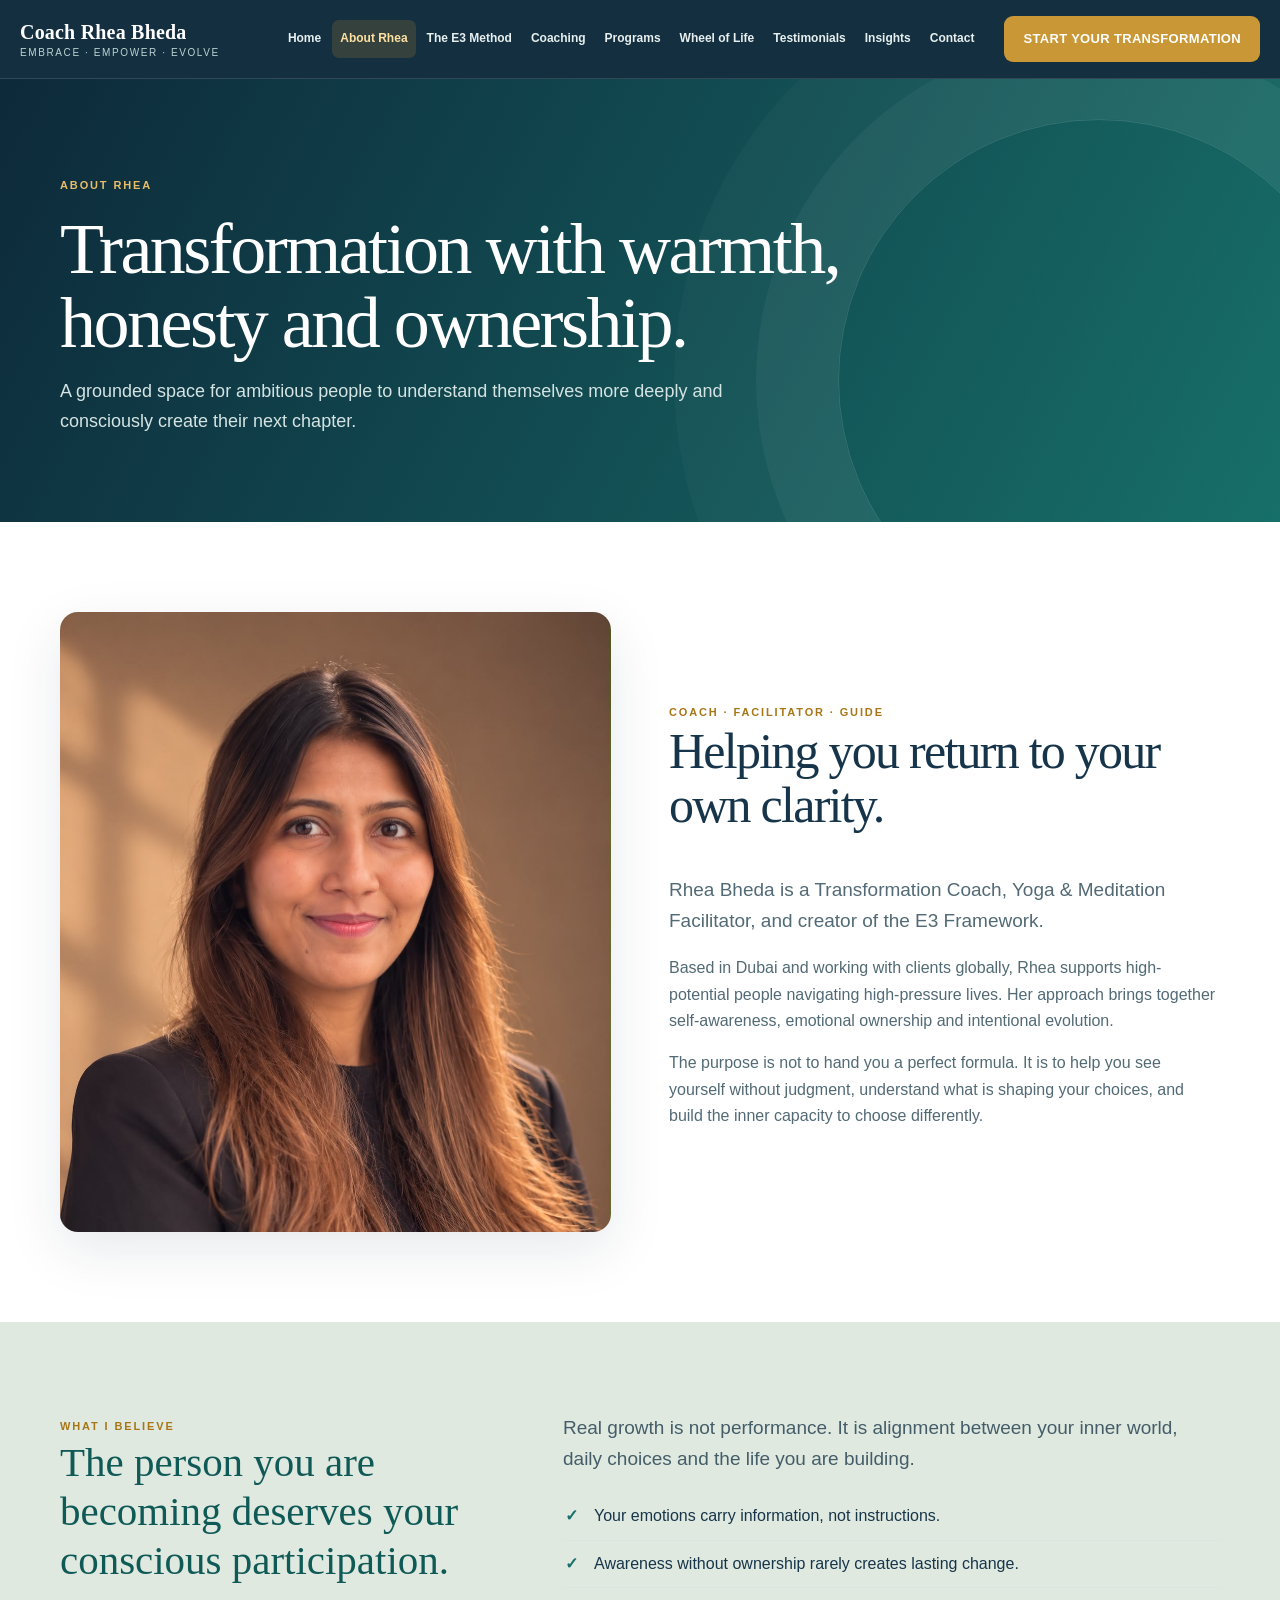
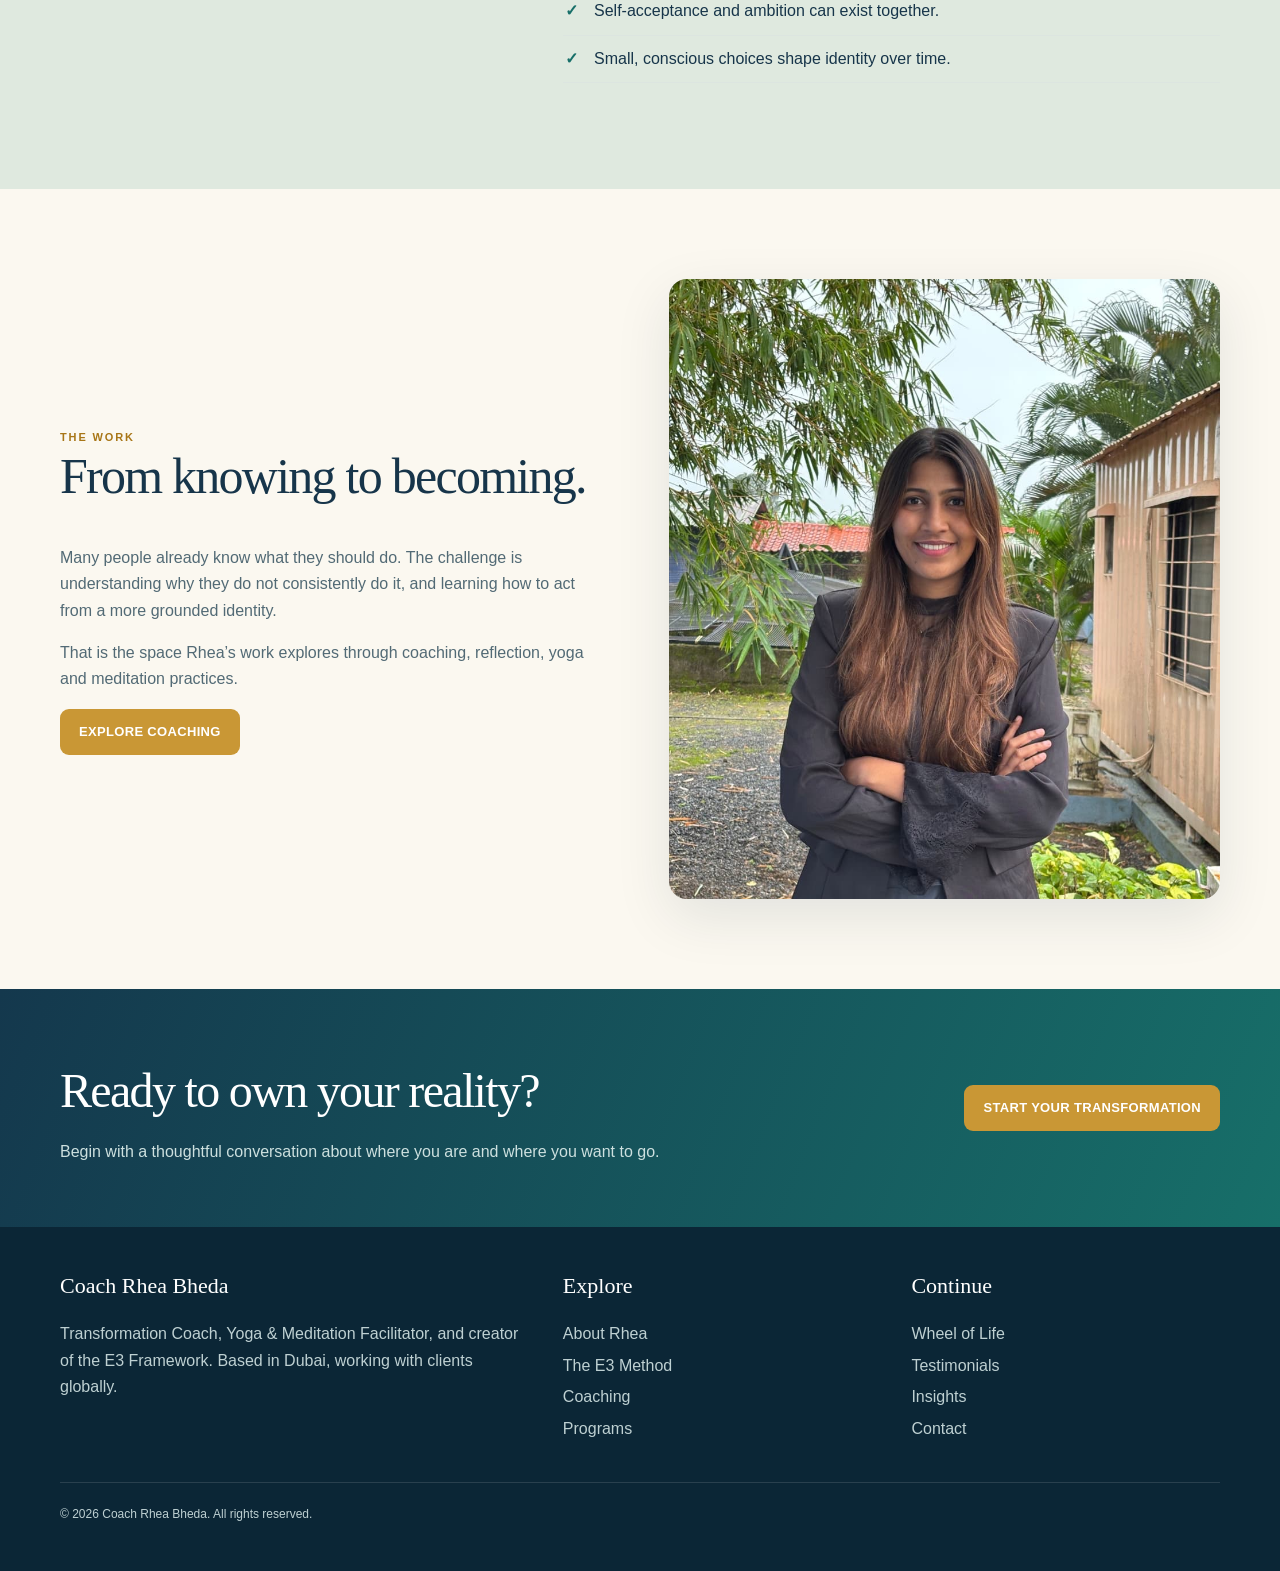
==== about.html @ 46a77104 "Build Rhea Bheda multipage coaching website" ====
<!doctype html><html lang="en"><head><meta charset="utf-8"><meta name="viewport" content="width=device-width,initial-scale=1"><meta name="description" content="Meet Coach Rhea Bheda, transformation coach and creator of the E3 Framework."><title>About Rhea | Coach Rhea Bheda</title><link rel="stylesheet" href="styles.css"></head><body><div data-header></div><main id="main"><section class="page-hero"><div class="page-hero-inner"><span class="eyebrow">About Rhea</span><h1>Transformation with warmth, honesty and ownership.</h1><p>A grounded space for ambitious people to understand themselves more deeply and consciously create their next chapter.</p></div></section>
<section class="section white"><div class="section-inner split"><div class="media"><img src="assets/rhea-portrait-2.jpeg" alt="Coach Rhea Bheda"></div><div class="content"><span class="eyebrow">Coach · facilitator · guide</span><h2>Helping you return to your own clarity.</h2><p class="lead">Rhea Bheda is a Transformation Coach, Yoga & Meditation Facilitator, and creator of the E3 Framework.</p><p>Based in Dubai and working with clients globally, Rhea supports high-potential people navigating high-pressure lives. Her approach brings together self-awareness, emotional ownership and intentional evolution.</p><p>The purpose is not to hand you a perfect formula. It is to help you see yourself without judgment, understand what is shaping your choices, and build the inner capacity to choose differently.</p></div></div></section>
<section class="section sage"><div class="section-inner intro-grid"><div><span class="eyebrow">What I believe</span><p class="statement">The person you are becoming deserves your conscious participation.</p></div><div><p class="lead">Real growth is not performance. It is alignment between your inner world, daily choices and the life you are building.</p><ul class="check-list"><li>Your emotions carry information, not instructions.</li><li>Awareness without ownership rarely creates lasting change.</li><li>Self-acceptance and ambition can exist together.</li><li>Small, conscious choices shape identity over time.</li></ul></div></div></section>
<section class="section"><div class="section-inner split reverse"><div class="media"><img src="assets/rhea-portrait-3.jpeg" alt="Coach Rhea Bheda"></div><div class="content"><span class="eyebrow">The work</span><h2>From knowing to becoming.</h2><p>Many people already know what they should do. The challenge is understanding why they do not consistently do it, and learning how to act from a more grounded identity.</p><p>That is the space Rhea’s work explores through coaching, reflection, yoga and meditation practices.</p><a class="button" href="coaching.html">Explore coaching</a></div></div></section></main><div data-footer></div><script src="site.js"></script></body></html>
---- styles.css ----
:root { --ink:#17354a; --ink-deep:#0d293a; --teal:#176f69; --teal-dark:#0f5a57; --sage:#dfe9df; --cream:#fbf8f0; --paper:#fffdf9; --gold:#c99735; --muted:#66777f; --line:#dce5e0; --white:#fff; --shadow:0 18px 55px rgba(13,41,58,.1); --serif:Georgia,"Times New Roman",serif; --sans:Inter,"Segoe UI",Arial,sans-serif; }
*{box-sizing:border-box}html{scroll-behavior:smooth}body{margin:0;color:var(--ink);background:var(--cream);font:16px/1.65 var(--sans);-webkit-font-smoothing:antialiased}body.menu-open{overflow:hidden}img{display:block;max-width:100%}a{color:inherit;text-decoration:none}button,input,textarea,select{font:inherit}h1,h2,h3,p{margin-top:0}h1,h2{font-family:var(--serif);font-weight:500;letter-spacing:-.035em}h3{line-height:1.3}
.skip-link{position:fixed;top:10px;left:10px;z-index:100;transform:translateY(-150%);padding:10px 14px;border-radius:8px;color:var(--white);background:var(--ink-deep)}.skip-link:focus{transform:translateY(0)}
.site-header{position:sticky;top:0;z-index:50;color:var(--white);background:rgba(13,41,58,.97);border-bottom:1px solid rgba(255,255,255,.12);backdrop-filter:blur(14px)}.nav-wrap{width:min(1240px,calc(100% - 40px));min-height:78px;margin:auto;display:flex;align-items:center;gap:22px}.brand{margin-right:auto;line-height:1.1}.brand strong{display:block;font:700 20px/1.1 var(--serif);letter-spacing:.01em}.brand span{display:block;margin-top:4px;color:#bcd3d1;font-size:10px;letter-spacing:.16em;text-transform:uppercase}.nav-links{display:flex;align-items:center;gap:3px}.nav-links a{padding:9px 8px;border-radius:7px;color:#e7f0ef;font-size:12px;font-weight:700;white-space:nowrap}.nav-links a:hover,.nav-links a:focus-visible{color:var(--white);background:rgba(255,255,255,.1)}.nav-links a.active{color:#ffe1a1;background:rgba(201,151,53,.18)}
.nav-cta,.button{display:inline-flex;align-items:center;justify-content:center;gap:9px;min-height:46px;padding:11px 18px;border:1px solid transparent;border-radius:9px;color:var(--white);background:var(--gold);font-size:13px;font-weight:800;letter-spacing:.025em;text-transform:uppercase;transition:transform .2s ease,background .2s ease}.button:hover,.nav-cta:hover{transform:translateY(-2px);background:#b78629}.button.secondary{color:var(--ink);background:var(--white);border-color:var(--line)}.button.secondary:hover{background:var(--cream)}.menu-toggle{display:none;width:44px;height:44px;border:1px solid rgba(255,255,255,.22);border-radius:9px;color:var(--white);background:transparent;font-size:23px}
.hero{min-height:640px;position:relative;overflow:hidden;color:var(--white);background:linear-gradient(118deg,var(--ink-deep) 0%,#123c52 45%,var(--teal) 100%)}.hero::after,.page-hero::after{content:"";position:absolute;width:520px;height:520px;right:-80px;top:40px;border:1px solid rgba(255,255,255,.14);border-radius:50%;box-shadow:0 0 0 82px rgba(255,255,255,.045),0 0 0 164px rgba(255,255,255,.025)}.hero-grid,.page-hero-inner,.section-inner{width:min(1160px,calc(100% - 40px));margin:auto}.hero-grid{min-height:640px;display:grid;grid-template-columns:1.08fr .92fr;align-items:center;gap:62px;position:relative;z-index:2;padding:70px 0}.eyebrow{color:#a87617;font-size:11px;font-weight:900;letter-spacing:.17em;text-transform:uppercase}.hero .eyebrow,.page-hero .eyebrow,.deep .eyebrow{color:#e8bd68}.hero h1{max-width:690px;margin:18px 0 23px;font-size:clamp(49px,6.4vw,82px);line-height:.98}.hero h1 em{color:#f1c972;font-style:normal}.hero-copy>p{max-width:635px;color:#dce9e8;font-size:18px}.hero-actions{display:flex;flex-wrap:wrap;gap:12px;margin-top:30px}.hero .button.secondary{color:var(--white);background:transparent;border-color:rgba(255,255,255,.34)}.hero .button.secondary:hover{background:rgba(255,255,255,.1)}.hero-photo{position:relative;justify-self:end;width:min(430px,100%)}.hero-photo img{width:100%;aspect-ratio:4/5;object-fit:cover;object-position:center top;border-radius:180px 180px 22px 22px;box-shadow:0 30px 70px rgba(0,0,0,.28)}.hero-photo::before{content:"E3";position:absolute;left:-30px;bottom:28px;z-index:2;width:92px;height:92px;display:grid;place-items:center;border-radius:50%;color:var(--ink-deep);background:#f1ca76;font:700 28px var(--serif);box-shadow:var(--shadow)}
.section{padding:90px 0}.section.white{background:var(--white)}.section.sage{background:var(--sage)}.section.deep{color:var(--white);background:var(--ink-deep)}.section-head{max-width:720px;margin-bottom:40px}.section-head.center{margin-right:auto;margin-left:auto;text-align:center}.section-head h2{margin:10px 0 16px;font-size:clamp(34px,4.7vw,54px);line-height:1.08}.section-head p{color:var(--muted)}.deep .section-head p{color:#bfd2d3}.intro-grid{display:grid;grid-template-columns:.8fr 1.2fr;gap:65px;align-items:start}.statement{font:500 clamp(28px,3.2vw,43px)/1.2 var(--serif);color:var(--teal-dark)}.lead{font-size:19px;color:#445d69}.signature{margin-top:24px;font:italic 24px var(--serif);color:var(--gold)}
.cards{display:grid;grid-template-columns:repeat(3,1fr);gap:20px}.card{min-height:220px;padding:28px;border:1px solid var(--line);border-radius:16px;background:var(--paper);box-shadow:0 5px 20px rgba(13,41,58,.045)}.card .num{display:block;color:var(--gold);font:500 39px var(--serif)}.card h3{margin:16px 0 8px;font-size:18px}.card p{margin:0;color:var(--muted)}.pill-list{display:flex;flex-wrap:wrap;gap:10px;padding:0;list-style:none}.pill-list li{padding:9px 13px;border:1px solid #cbdad5;border-radius:99px;color:#385561;background:rgba(255,255,255,.62);font-size:13px;font-weight:700}
.photo-band{display:grid;grid-template-columns:1fr 1fr 1fr;gap:18px}.photo-band img{width:100%;height:390px;object-fit:cover;border-radius:14px}.photo-band img:nth-child(2){margin-top:34px}
.page-hero{position:relative;overflow:hidden;padding:92px 0 85px;color:var(--white);background:linear-gradient(118deg,var(--ink-deep),var(--teal))}.page-hero-inner{position:relative;z-index:2}.page-hero h1{max-width:850px;margin:16px 0 17px;font-size:clamp(45px,6vw,72px);line-height:1.02}.page-hero p{max-width:720px;margin:0;color:#d4e4e3;font-size:18px}.split{display:grid;grid-template-columns:1fr 1fr;gap:58px;align-items:center}.split.reverse .media{order:2}.media img{width:100%;max-height:620px;object-fit:cover;object-position:center top;border-radius:18px;box-shadow:var(--shadow)}.content h2{font-size:clamp(34px,4vw,50px);line-height:1.08}.content h3{margin-top:30px}.content p,.content li{color:#526a75}.check-list{padding:0;list-style:none}.check-list li{position:relative;padding:10px 0 10px 31px;border-bottom:1px solid var(--line)}.check-list li::before{content:"✓";position:absolute;left:2px;color:var(--teal);font-weight:900}
.e3-grid{display:grid;grid-template-columns:repeat(3,1fr);gap:2px}.e3-step{min-height:320px;padding:35px;background:#edf4f1}.e3-step:nth-child(2){background:#e2efeb}.e3-step:nth-child(3){color:var(--white);background:var(--teal-dark)}.e3-step small{color:#a87617;font-weight:900;letter-spacing:.13em}.e3-step h2{margin:48px 0 18px;font-size:34px}.e3-step p{color:var(--muted)}.e3-step:nth-child(3) p{color:#d6e5e4}.e3-step:nth-child(3) small{color:#f0c56e}
.quote-block{padding:42px;border-left:4px solid var(--gold);color:var(--white);background:#14384d;font:500 clamp(25px,3.4vw,41px)/1.3 var(--serif)}.program-note,.notice{padding:22px 24px;border:1px solid #ead6a6;border-radius:12px;color:#755f2f;background:#fff8e6}.notice strong{color:var(--ink)}
.wheel{width:min(610px,100%);aspect-ratio:1;margin:auto;position:relative;display:grid;place-items:center;border-radius:50%;background:conic-gradient(#176f69 0 12.5%,#2f8982 0 25%,#72a69b 0 37.5%,#c99735 0 50%,#d5ad5b 0 62.5%,#8ea58a 0 75%,#496d79 0 87.5%,#17354a 0);box-shadow:var(--shadow)}.wheel::after{content:"YOUR LIFE\A IN BALANCE";white-space:pre;width:39%;aspect-ratio:1;display:grid;place-items:center;text-align:center;border-radius:50%;color:var(--ink);background:var(--cream);font:700 18px/1.25 var(--serif)}.wheel-labels{display:grid;grid-template-columns:repeat(2,1fr);gap:12px}.wheel-labels div{padding:16px;border-bottom:2px solid var(--gold);background:var(--white)}
.insight-list{display:grid;gap:17px}.insight{display:grid;grid-template-columns:90px 1fr;gap:24px;padding:24px 0;border-bottom:1px solid var(--line)}.insight .index{color:var(--gold);font:34px var(--serif)}.insight h2{margin-bottom:8px;font-size:27px}.insight p{color:var(--muted)}
.contact-grid{display:grid;grid-template-columns:.8fr 1.2fr;gap:50px}.contact-panel{padding:32px;border-radius:16px;background:var(--white);box-shadow:var(--shadow)}.field{display:block;margin-bottom:17px;font-size:13px;font-weight:800}.field input,.field textarea,.field select{width:100%;margin-top:7px;padding:12px 13px;border:1px solid var(--line);border-radius:8px;color:var(--ink);background:var(--white)}.field textarea{min-height:130px;resize:vertical}.demo-form button[disabled]{cursor:not-allowed;opacity:.62}
.cta-strip{padding:62px 0;color:var(--white);background:linear-gradient(112deg,#14384d,var(--teal))}.cta-strip .section-inner{display:flex;align-items:center;justify-content:space-between;gap:25px}.cta-strip h2{margin:0;font-size:clamp(31px,4vw,48px)}.cta-strip p{margin:9px 0 0;color:#cde0df}.site-footer{padding:46px 0;color:#bed0d2;background:#0b2636}.footer-grid{display:grid;grid-template-columns:1.2fr .8fr .8fr;gap:40px}.footer-grid h3{color:var(--white);font:22px var(--serif)}.footer-grid a{display:block;width:fit-content;margin:5px 0}.footer-grid a:hover{color:#f0c56e}.footer-bottom{margin-top:35px;padding-top:22px;border-top:1px solid rgba(255,255,255,.12);font-size:12px}
@media(max-width:1100px){.nav-links{position:fixed;inset:78px 0 auto 0;max-height:calc(100vh - 78px);overflow:auto;display:none;flex-direction:column;align-items:stretch;gap:2px;padding:18px 20px 28px;background:var(--ink-deep);border-top:1px solid rgba(255,255,255,.12)}.nav-links.open{display:flex}.nav-links a{padding:13px 14px;font-size:14px}.nav-cta{display:none}.menu-toggle{display:grid;place-items:center}}
@media(max-width:820px){.hero-grid,.split,.intro-grid,.contact-grid{grid-template-columns:1fr}.hero-grid{padding-top:58px;gap:48px}.hero-photo{justify-self:center;width:min(420px,88%)}.hero h1{font-size:clamp(46px,12vw,68px)}.cards,.e3-grid{grid-template-columns:1fr}.split.reverse .media{order:initial}.photo-band{grid-template-columns:1fr 1fr}.photo-band img:last-child{display:none}.cta-strip .section-inner{align-items:flex-start;flex-direction:column}.footer-grid{grid-template-columns:1fr 1fr}}
@media(max-width:560px){.nav-wrap,.hero-grid,.page-hero-inner,.section-inner{width:min(100% - 28px,1160px)}.brand span{display:none}.section{padding:68px 0}.page-hero{padding:70px 0}.hero-photo::before{left:-14px;width:76px;height:76px}.photo-band{grid-template-columns:1fr}.photo-band img{height:440px}.photo-band img:nth-child(2){display:none}.wheel-labels,.footer-grid{grid-template-columns:1fr}.insight{grid-template-columns:55px 1fr;gap:13px}.quote-block,.contact-panel{padding:25px}}
@media(prefers-reduced-motion:reduce){html{scroll-behavior:auto}*,*::before,*::after{transition-duration:.01ms!important;animation-duration:.01ms!important}}
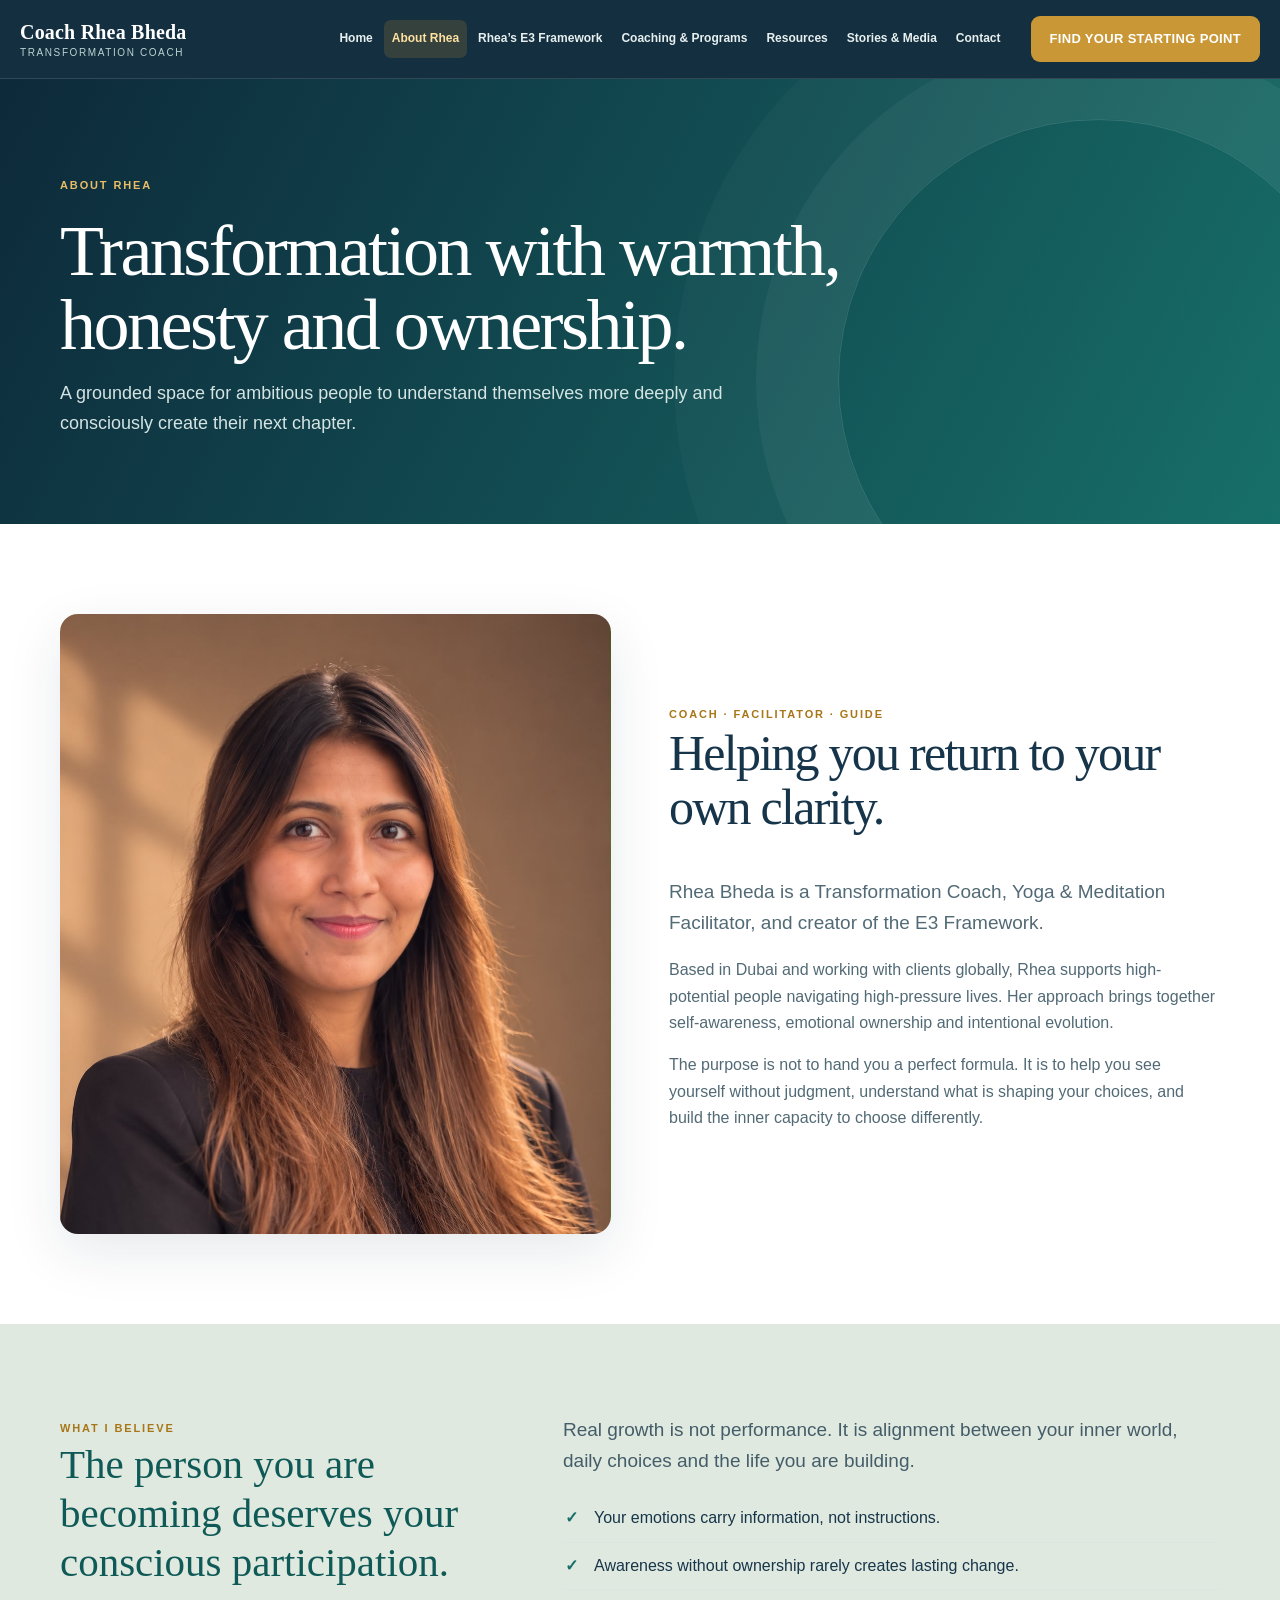
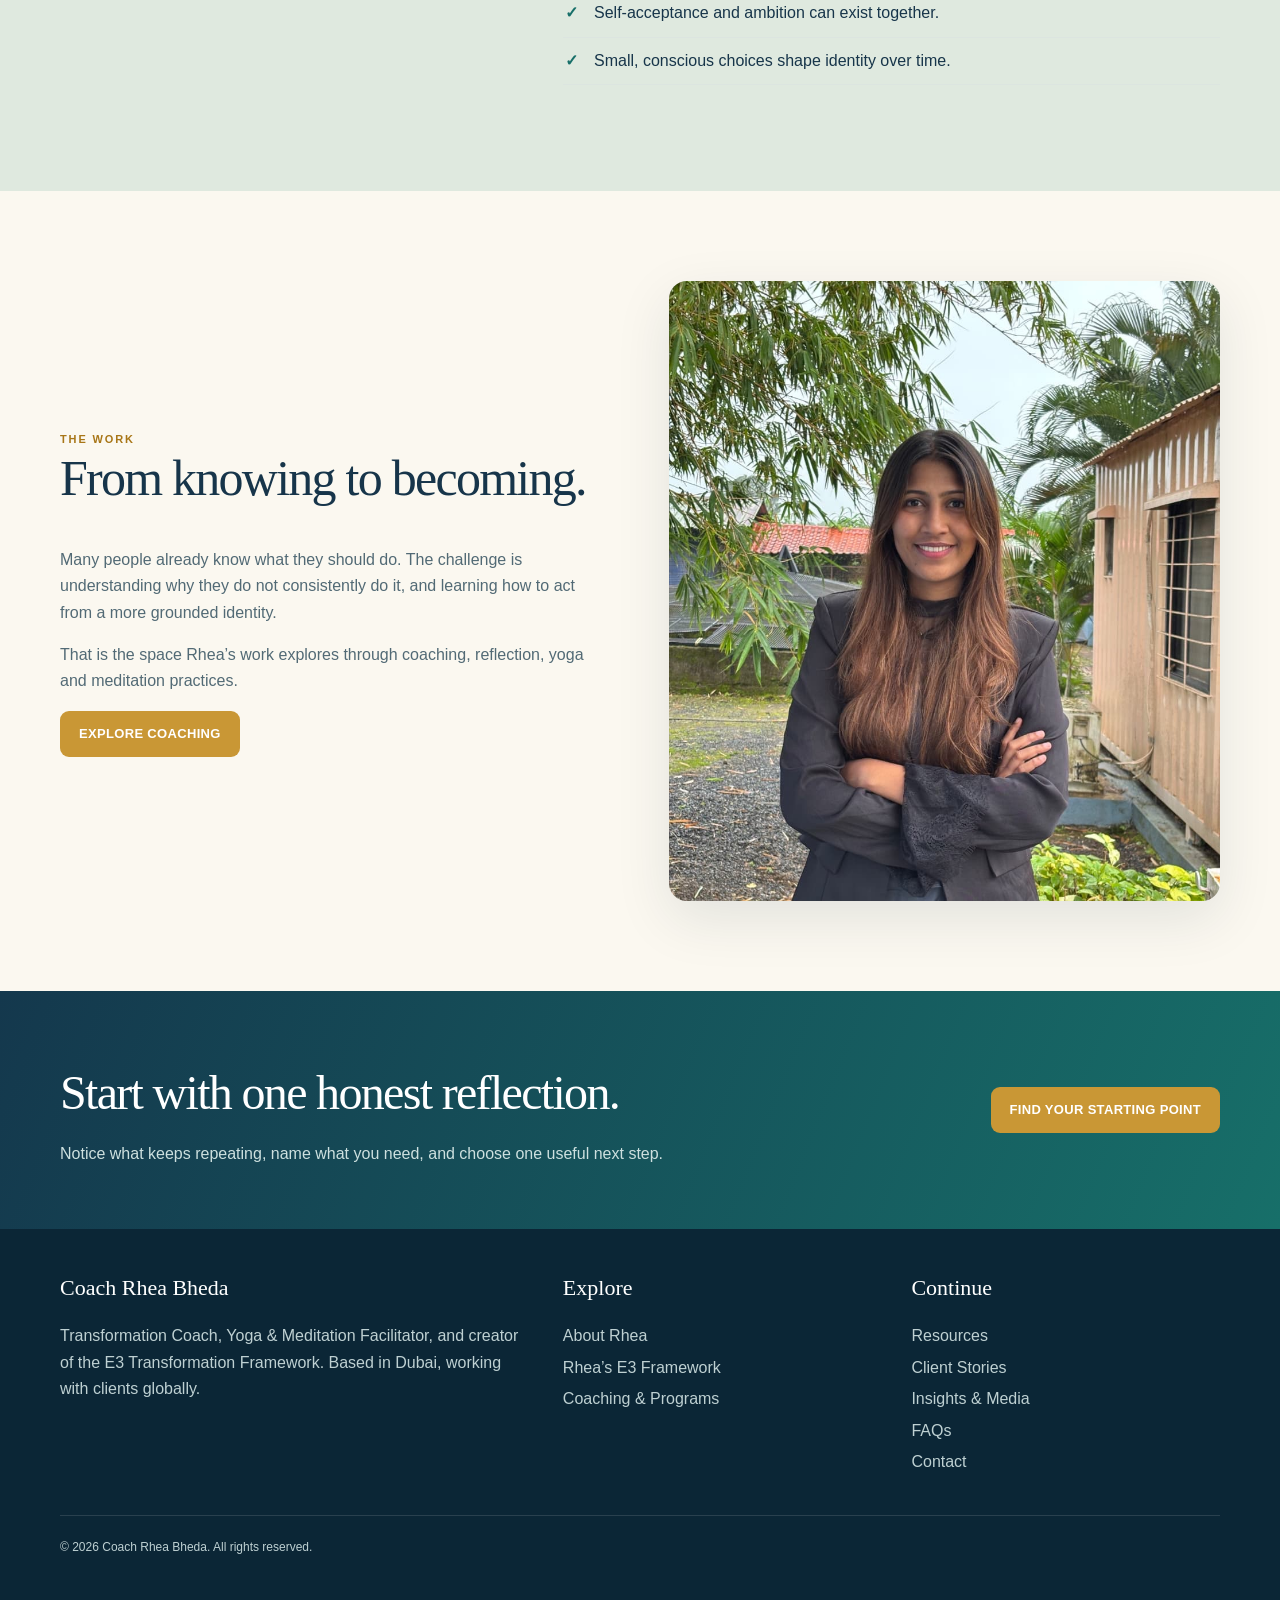
==== commit c572aa5b: "Merge coaching programs and refine retreat content" ====
--- a/about.html
+++ b/about.html
@@ -1,4 +1,101 @@
-<!doctype html><html lang="en"><head><meta charset="utf-8"><meta name="viewport" content="width=device-width,initial-scale=1"><meta name="description" content="Meet Coach Rhea Bheda, transformation coach and creator of the E3 Framework."><title>About Rhea | Coach Rhea Bheda</title><link rel="stylesheet" href="styles.css"></head><body><div data-header></div><main id="main"><section class="page-hero"><div class="page-hero-inner"><span class="eyebrow">About Rhea</span><h1>Transformation with warmth, honesty and ownership.</h1><p>A grounded space for ambitious people to understand themselves more deeply and consciously create their next chapter.</p></div></section>
-<section class="section white"><div class="section-inner split"><div class="media"><img src="assets/rhea-portrait-2.jpeg" alt="Coach Rhea Bheda"></div><div class="content"><span class="eyebrow">Coach · facilitator · guide</span><h2>Helping you return to your own clarity.</h2><p class="lead">Rhea Bheda is a Transformation Coach, Yoga & Meditation Facilitator, and creator of the E3 Framework.</p><p>Based in Dubai and working with clients globally, Rhea supports high-potential people navigating high-pressure lives. Her approach brings together self-awareness, emotional ownership and intentional evolution.</p><p>The purpose is not to hand you a perfect formula. It is to help you see yourself without judgment, understand what is shaping your choices, and build the inner capacity to choose differently.</p></div></div></section>
-<section class="section sage"><div class="section-inner intro-grid"><div><span class="eyebrow">What I believe</span><p class="statement">The person you are becoming deserves your conscious participation.</p></div><div><p class="lead">Real growth is not performance. It is alignment between your inner world, daily choices and the life you are building.</p><ul class="check-list"><li>Your emotions carry information, not instructions.</li><li>Awareness without ownership rarely creates lasting change.</li><li>Self-acceptance and ambition can exist together.</li><li>Small, conscious choices shape identity over time.</li></ul></div></div></section>
-<section class="section"><div class="section-inner split reverse"><div class="media"><img src="assets/rhea-portrait-3.jpeg" alt="Coach Rhea Bheda"></div><div class="content"><span class="eyebrow">The work</span><h2>From knowing to becoming.</h2><p>Many people already know what they should do. The challenge is understanding why they do not consistently do it, and learning how to act from a more grounded identity.</p><p>That is the space Rhea’s work explores through coaching, reflection, yoga and meditation practices.</p><a class="button" href="coaching.html">Explore coaching</a></div></div></section></main><div data-footer></div><script src="site.js"></script></body></html>
+<!doctype html>
+<html lang="en">
+  <head>
+    <meta charset="utf-8" />
+    <meta name="viewport" content="width=device-width,initial-scale=1" />
+    <meta
+      name="description"
+      content="Meet Coach Rhea Bheda, transformation coach and creator of the E3 Framework."
+    />
+    <title>About Rhea | Coach Rhea Bheda</title>
+    <link rel="stylesheet" href="styles.css" />
+  </head>
+  <body>
+    <div data-header></div>
+    <main id="main">
+      <section class="page-hero">
+        <div class="page-hero-inner">
+          <span class="eyebrow">About Rhea</span>
+          <h1>Transformation with warmth, honesty and ownership.</h1>
+          <p>
+            A grounded space for ambitious people to understand themselves more
+            deeply and consciously create their next chapter.
+          </p>
+        </div>
+      </section>
+      <section class="section white">
+        <div class="section-inner split">
+          <div class="media">
+            <img src="assets/rhea-portrait-2.jpeg" alt="Coach Rhea Bheda" />
+          </div>
+          <div class="content">
+            <span class="eyebrow">Coach · facilitator · guide</span>
+            <h2>Helping you return to your own clarity.</h2>
+            <p class="lead">
+              Rhea Bheda is a Transformation Coach, Yoga & Meditation
+              Facilitator, and creator of the E3 Framework.
+            </p>
+            <p>
+              Based in Dubai and working with clients globally, Rhea supports
+              high-potential people navigating high-pressure lives. Her approach
+              brings together self-awareness, emotional ownership and
+              intentional evolution.
+            </p>
+            <p>
+              The purpose is not to hand you a perfect formula. It is to help
+              you see yourself without judgment, understand what is shaping your
+              choices, and build the inner capacity to choose differently.
+            </p>
+          </div>
+        </div>
+      </section>
+      <section class="section sage">
+        <div class="section-inner intro-grid">
+          <div>
+            <span class="eyebrow">What I believe</span>
+            <p class="statement">
+              The person you are becoming deserves your conscious participation.
+            </p>
+          </div>
+          <div>
+            <p class="lead">
+              Real growth is not performance. It is alignment between your inner
+              world, daily choices and the life you are building.
+            </p>
+            <ul class="check-list">
+              <li>Your emotions carry information, not instructions.</li>
+              <li>
+                Awareness without ownership rarely creates lasting change.
+              </li>
+              <li>Self-acceptance and ambition can exist together.</li>
+              <li>Small, conscious choices shape identity over time.</li>
+            </ul>
+          </div>
+        </div>
+      </section>
+      <section class="section">
+        <div class="section-inner split reverse">
+          <div class="media">
+            <img src="assets/rhea-portrait-3.jpeg" alt="Coach Rhea Bheda" />
+          </div>
+          <div class="content">
+            <span class="eyebrow">The work</span>
+            <h2>From knowing to becoming.</h2>
+            <p>
+              Many people already know what they should do. The challenge is
+              understanding why they do not consistently do it, and learning how
+              to act from a more grounded identity.
+            </p>
+            <p>
+              That is the space Rhea’s work explores through coaching,
+              reflection, yoga and meditation practices.
+            </p>
+            <a class="button" href="programs.html#coaching">Explore coaching</a>
+          </div>
+        </div>
+      </section>
+    </main>
+    <div data-footer></div>
+    <script src="site.js"></script>
+  </body>
+</html>
--- a/styles.css
+++ b/styles.css
@@ -18,3 +18,80 @@
 @media(max-width:820px){.hero-grid,.split,.intro-grid,.contact-grid{grid-template-columns:1fr}.hero-grid{padding-top:58px;gap:48px}.hero-photo{justify-self:center;width:min(420px,88%)}.hero h1{font-size:clamp(46px,12vw,68px)}.cards,.e3-grid{grid-template-columns:1fr}.split.reverse .media{order:initial}.photo-band{grid-template-columns:1fr 1fr}.photo-band img:last-child{display:none}.cta-strip .section-inner{align-items:flex-start;flex-direction:column}.footer-grid{grid-template-columns:1fr 1fr}}
 @media(max-width:560px){.nav-wrap,.hero-grid,.page-hero-inner,.section-inner{width:min(100% - 28px,1160px)}.brand span{display:none}.section{padding:68px 0}.page-hero{padding:70px 0}.hero-photo::before{left:-14px;width:76px;height:76px}.photo-band{grid-template-columns:1fr}.photo-band img{height:440px}.photo-band img:nth-child(2){display:none}.wheel-labels,.footer-grid{grid-template-columns:1fr}.insight{grid-template-columns:55px 1fr;gap:13px}.quote-block,.contact-panel{padding:25px}}
 @media(prefers-reduced-motion:reduce){html{scroll-behavior:auto}*,*::before,*::after{transition-duration:.01ms!important;animation-duration:.01ms!important}}
+
+/* Positive practice cards and FAQ */
+.affirmation-section{overflow:hidden;background:linear-gradient(145deg,#fff9ef 0%,#f8f0ff 46%,#eaf9f2 100%)}
+.affirmation-intro{display:grid;grid-template-columns:1.05fr .72fr;gap:70px;align-items:end;margin-bottom:36px}.affirmation-intro h2{max-width:720px;margin-bottom:0;font-size:clamp(42px,5.5vw,68px);line-height:1.02}.affirmation-companion{display:grid;grid-template-columns:116px 1fr;gap:20px;align-items:center}.affirmation-companion img{width:116px;height:138px;object-fit:cover;border-radius:58px 58px 16px 16px;box-shadow:0 18px 40px rgba(68,58,82,.14)}.affirmation-companion p{margin:0;color:#665f70}
+.affirmation-grid{display:grid;grid-template-columns:repeat(3,1fr);gap:16px}.affirmation-card{position:relative;min-height:260px;overflow:hidden;padding:0;border:0;border-radius:22px;background:transparent;cursor:pointer;transition:transform .25s ease,filter .25s ease;text-align:left}.affirmation-card:hover{filter:brightness(1.02);transform:translateY(-4px) rotate(-.6deg)}.affirmation-card:focus-visible{outline:4px solid #17354a;outline-offset:4px}.card-face{position:absolute;inset:0;display:flex;flex-direction:column;justify-content:space-between;padding:27px;border:1px solid rgba(23,53,74,.1);border-radius:22px;box-shadow:0 14px 35px rgba(60,53,73,.1);transition:opacity .28s ease,transform .28s ease,visibility .28s ease}.card-face small{font-size:10px;font-weight:900;letter-spacing:.15em;text-transform:uppercase}.card-face strong{max-width:310px;font:500 clamp(27px,2.6vw,38px)/1.08 var(--serif);letter-spacing:-.02em}.card-face em{font-size:10px;font-style:normal;font-weight:900;letter-spacing:.1em;text-transform:uppercase}.card-front{opacity:1;visibility:visible;transform:translateY(0) scale(1)}.card-back{color:#fff;background:#17354a;opacity:0;visibility:hidden;transform:translateY(12px) scale(.98)}.affirmation-card.is-flipped .card-front{opacity:0;visibility:hidden;transform:translateY(-12px) scale(.98)}.affirmation-card.is-flipped .card-back{opacity:1;visibility:visible;transform:translateY(0) scale(1)}.card-back strong{font-size:clamp(22px,2.1vw,30px)}.card-back small,.card-back em{color:#f6cc72}.coral-card .card-front{background:#ff9b82}.lilac-card .card-front{background:#d8baf4}.mint-card .card-front{background:#9edfc5}.yellow-card .card-front{background:#f6d975}.sky-card .card-front{background:#a8d9ef}.rose-card .card-front{background:#f3b5c8}
+.faq-section{background:#fff}.faq-layout{display:grid;grid-template-columns:.72fr 1.15fr;gap:90px;align-items:start}.faq-aside{position:sticky;top:118px}.faq-aside h2{font-size:clamp(40px,5vw,62px);line-height:1.03}.faq-aside img{width:100%;max-height:430px;object-fit:cover;object-position:center 20%;border-radius:160px 20px 20px 20px;box-shadow:var(--shadow)}.faq-list{border-top:1px solid var(--line)}.faq-list details{border-bottom:1px solid var(--line)}.faq-list summary{min-height:88px;display:flex;align-items:center;justify-content:space-between;gap:24px;cursor:pointer;list-style:none;font:500 clamp(21px,2.2vw,29px)/1.2 var(--serif)}.faq-list summary::-webkit-details-marker{display:none}.faq-list summary span{flex:0 0 36px;height:36px;display:grid;place-items:center;border-radius:50%;color:#fff;background:#176f69;font:24px/1 sans-serif;transition:transform .25s ease,background .25s ease}.faq-list details[open] summary span{background:#e9876f;transform:rotate(45deg)}.faq-list details>div{padding:0 58px 25px 0}.faq-list p{margin:0;color:#566c73;font-size:16px}
+@media(max-width:900px){.affirmation-intro,.faq-layout{grid-template-columns:1fr;gap:32px}.affirmation-grid{grid-template-columns:repeat(2,1fr)}.faq-aside{position:static;display:grid;grid-template-columns:1fr 220px;gap:20px;align-items:end}.faq-aside img{grid-column:2;grid-row:1 / span 2;height:260px}.faq-aside .eyebrow,.faq-aside h2{grid-column:1}.faq-aside h2{margin-bottom:0}}
+@media(max-width:580px){.affirmation-companion{grid-template-columns:88px 1fr}.affirmation-companion img{width:88px;height:108px}.affirmation-grid{grid-template-columns:1fr}.affirmation-card{min-height:235px}.faq-aside{display:block}.faq-aside img{height:340px;margin-top:24px}.faq-list summary{min-height:78px;font-size:22px}.faq-list details>div{padding-right:0}}
+
+/* Guided activities */
+.starting-point-section{background:#f7f4ec}.checkin-shell{padding:clamp(24px,4vw,46px);border:1px solid #d9e4df;border-radius:26px;background:#fff;box-shadow:0 22px 65px rgba(13,41,58,.09)}.checkin-progress{display:flex;align-items:center;max-width:310px;margin-bottom:32px}.checkin-progress span{width:34px;height:34px;display:grid;place-items:center;border-radius:50%;color:#5c716c;background:#e4ece8;font-size:14px;font-weight:900}.checkin-progress span.is-active{color:#fff;background:#176f69}.checkin-progress i{height:2px;flex:1;background:#dce5e0}.activity-kicker{margin-bottom:22px;font:500 clamp(25px,3vw,36px)/1.2 var(--serif)}.choice-grid{display:grid;grid-template-columns:repeat(2,1fr);gap:12px}.choice-grid button{min-height:92px;padding:18px 20px;border:1px solid #cedbd6;border-radius:14px;color:#17354a;background:#f9fbfa;cursor:pointer;text-align:left;font-size:16px;font-weight:700;line-height:1.4;transition:transform .2s ease,border-color .2s ease,background .2s ease}.choice-grid button:hover,.choice-grid button:focus-visible{transform:translateY(-2px);border-color:#176f69;background:#edf7f3}.activity-back{margin-top:22px;padding:8px 0;border:0;color:#176f69;background:transparent;cursor:pointer;font-size:14px;font-weight:800}.checkin-result{padding:clamp(22px,4vw,42px);border-radius:20px;color:#fff;background:linear-gradient(130deg,#14384d,#176f69)}.checkin-result small{color:#f0c56e;font-weight:900;letter-spacing:.13em;text-transform:uppercase}.checkin-result h3{max-width:720px;margin:10px 0 14px;font:500 clamp(31px,4vw,50px)/1.08 var(--serif)}.checkin-result p{max-width:790px;color:#d8e6e4}.result-actions{display:flex;flex-wrap:wrap;align-items:center;gap:18px;margin-top:24px}.checkin-result .activity-back{margin:0;color:#fff}.activity-panel{padding:clamp(24px,4vw,44px);border:1px solid var(--line);border-radius:22px;background:#fff;box-shadow:var(--shadow)}.activity-panel label{display:block;margin-bottom:18px;color:#344f5b;font-weight:800}.activity-panel input,.activity-panel textarea,.activity-panel select{width:100%;margin-top:7px;padding:13px 14px;border:1px solid #cbd9d4;border-radius:9px;color:#17354a;background:#fff}.activity-panel textarea{min-height:95px;resize:vertical}.activity-result{margin-top:24px;padding:24px;border-radius:15px;color:#fff;background:#14384d}.activity-result h3{margin-bottom:8px;font:28px var(--serif)}.activity-result p{margin:0;color:#d6e4e3}.wheel-activity-grid{display:grid;grid-template-columns:.85fr 1.15fr;gap:50px;align-items:start}.wheel-chart{position:sticky;top:110px;padding:22px;border-radius:24px;background:#e9f3ef}.wheel-chart svg{width:100%;height:auto}.wheel-axis{stroke:#9eb8af;stroke-width:1}.wheel-ring{fill:none;stroke:#c5d6d0;stroke-width:1}.wheel-shape{fill:rgba(23,111,105,.32);stroke:#176f69;stroke-width:3;transition:points .35s ease}.wheel-center-label{text-anchor:middle;fill:#17354a;font:700 8px sans-serif;letter-spacing:.08em}.wheel-controls{display:grid;gap:15px}.wheel-control{padding:17px 18px;border:1px solid var(--line);border-radius:12px;background:#fff}.wheel-control label{display:flex;justify-content:space-between;gap:12px;font-weight:800}.wheel-control output{color:#176f69;font-size:18px}.wheel-control input{width:100%;accent-color:#176f69}.wheel-summary{margin-top:24px;padding:24px;border-radius:16px;background:#fff8e6}.wheel-summary h3{font:28px var(--serif)}.wheel-summary textarea{width:100%;min-height:90px;padding:12px;border:1px solid #dbc98f;border-radius:9px}.e3-practice-grid{display:grid;grid-template-columns:.72fr 1.28fr;gap:55px;align-items:start}.e3-practice-copy{position:sticky;top:115px}.e3-practice-copy h2{font-size:clamp(39px,5vw,60px);line-height:1.04}.brand-note{padding:16px 18px;border-left:3px solid #c99735;color:#385560;background:#fff8e6}.brand-note strong{color:#17354a}
+@media(max-width:820px){.choice-grid,.wheel-activity-grid,.e3-practice-grid{grid-template-columns:1fr}.wheel-chart,.e3-practice-copy{position:static}.wheel-chart{max-width:540px;margin:auto}}
+@media(max-width:560px){.choice-grid{grid-template-columns:1fr}.choice-grid button{min-height:78px}.checkin-shell{padding:20px}.result-actions{align-items:flex-start;flex-direction:column}}
+
+/* 2026 editorial overhaul */
+::selection{color:var(--white);background:var(--teal)}
+.home-hero{position:relative;overflow:hidden;color:var(--white);background:linear-gradient(125deg,#0a2535 0%,#10394b 48%,#0f6a64 100%)}
+.home-hero::before{content:"";position:absolute;inset:0;background:linear-gradient(90deg,rgba(255,255,255,.025) 1px,transparent 1px),linear-gradient(rgba(255,255,255,.025) 1px,transparent 1px);background-size:68px 68px;mask-image:linear-gradient(to right,#000,transparent 85%)}
+.home-hero-grid{position:relative;z-index:2;width:min(1200px,calc(100% - 40px));min-height:720px;margin:auto;display:grid;grid-template-columns:1.12fr .88fr;gap:70px;align-items:center;padding:76px 0 86px}
+.home-hero-copy{position:relative;z-index:3}.signal{display:inline-flex;align-items:center;gap:9px;padding:7px 12px;border:1px solid rgba(255,255,255,.18);border-radius:99px;color:#d8e7e5;background:rgba(255,255,255,.055);font-size:11px;font-weight:800;letter-spacing:.08em;text-transform:uppercase}.signal i{width:7px;height:7px;border-radius:50%;background:#efc66e;box-shadow:0 0 0 5px rgba(239,198,110,.13)}
+.home-hero h1{max-width:760px;margin:24px 0;font:500 clamp(55px,6.5vw,91px)/.96 var(--serif);letter-spacing:-.055em}.hero-lead{max-width:660px;color:#d4e4e3;font-size:18px}.text-link{display:inline-flex;align-items:center;gap:9px;padding:12px 4px;color:#fff;font-size:13px;font-weight:800;text-transform:uppercase;letter-spacing:.04em;border-bottom:1px solid rgba(255,255,255,.35)}.text-link span,.inline-cta span{font-size:18px}.hero-micro-proof{display:flex;flex-wrap:wrap;gap:9px 19px;margin-top:45px;color:#bcd2d1;font-size:11px;text-transform:uppercase;letter-spacing:.1em}.hero-micro-proof span{display:flex;align-items:center;gap:10px}.hero-micro-proof span:not(:last-child)::after{content:"";width:3px;height:3px;border-radius:50%;background:var(--gold)}
+.identity-stage{position:relative;min-height:590px;display:grid;place-items:center}.identity-photo{width:min(430px,90%);position:relative;z-index:2}.identity-photo::before{content:"";position:absolute;inset:-14px;border:1px solid rgba(255,255,255,.18);border-radius:220px 220px 34px 34px}.identity-photo img{width:100%;aspect-ratio:4/5;object-fit:cover;object-position:center top;border-radius:210px 210px 28px 28px;box-shadow:0 35px 80px rgba(0,0,0,.3)}
+.hero-orbit{position:absolute;border:1px solid rgba(255,255,255,.09);border-radius:50%}.orbit-one{width:680px;height:680px;right:-90px;top:30px;box-shadow:0 0 0 100px rgba(255,255,255,.025),0 0 0 200px rgba(255,255,255,.018)}.orbit-two{width:270px;height:270px;left:-150px;bottom:-120px}
+.floating-note{position:absolute;z-index:4;min-width:155px;padding:14px 17px;border:1px solid rgba(255,255,255,.2);border-radius:12px;background:rgba(11,39,54,.88);box-shadow:0 16px 40px rgba(0,0,0,.22);backdrop-filter:blur(10px)}.floating-note small{display:block;color:#efc66e;font-size:9px;font-weight:900;letter-spacing:.16em}.floating-note strong{display:block;margin-top:3px;font:19px var(--serif)}.note-top{right:-10px;top:118px}.note-bottom{left:-32px;bottom:105px}.e3-seal{position:absolute;right:4px;bottom:42px;z-index:4;width:91px;height:91px;display:grid;place-content:center;text-align:center;border-radius:50%;color:var(--ink-deep);background:#efc66e;box-shadow:0 15px 38px rgba(0,0,0,.24)}.e3-seal span{font:700 28px var(--serif)}.e3-seal small{font-size:9px;font-weight:900;text-transform:uppercase;letter-spacing:.11em}
+.trust-rail{color:#d9e6e5;background:#0a2535;border-top:1px solid rgba(255,255,255,.09)}.trust-rail-inner{width:min(1200px,calc(100% - 40px));min-height:64px;margin:auto;display:flex;align-items:center;justify-content:center;gap:27px;font-size:10px;font-weight:800;letter-spacing:.11em;text-transform:uppercase}.rail-dot{width:4px;height:4px;border-radius:50%;background:var(--gold)}
+.pathway-section{background:#f7f4ec}.split-head{max-width:none;display:grid;grid-template-columns:1fr .65fr;gap:70px;align-items:end}.split-head p{margin:0}.pathway-grid{display:grid;grid-template-columns:repeat(2,1fr);gap:14px}.pathway-card{position:relative;min-height:235px;display:flex;flex-direction:column;justify-content:space-between;padding:28px;border:1px solid #d7e1dc;border-radius:18px;background:#fff;transition:transform .25s ease,box-shadow .25s ease}.pathway-card:hover{transform:translateY(-5px);box-shadow:var(--shadow)}.pathway-card small{display:block;margin-bottom:8px;color:#678079;font-size:10px;font-weight:900;letter-spacing:.14em;text-transform:uppercase}.pathway-card h3{max-width:440px;margin:0;font:500 clamp(25px,3vw,39px)/1.13 var(--serif);letter-spacing:-.025em}.path-index{color:var(--gold);font:27px var(--serif)}.path-arrow{position:absolute;right:25px;top:22px;font-size:24px}.path-dark{color:#fff;background:#14384d;border-color:#14384d}.path-dark small{color:#aec8c8}.path-gold{color:#17354a;background:#edc872;border-color:#edc872}.path-gold small{color:#6d591e}
+.e3-editorial{color:#fff;background:#0d293a}.e3-intro{display:grid;grid-template-columns:.35fr 1fr;gap:80px;align-items:start;margin-bottom:66px}.e3-intro h2{margin:0;font:500 clamp(39px,5.3vw,68px)/1.04 var(--serif);letter-spacing:-.04em}.e3-editorial-grid{border-top:1px solid rgba(255,255,255,.16)}.e3-editorial-card{display:grid;grid-template-columns:150px .75fr;gap:30px;align-items:center;min-height:220px;padding:35px 0;border-bottom:1px solid rgba(255,255,255,.16)}.huge-num{color:rgba(239,198,110,.75);font:72px/1 var(--serif)}.e3-editorial-card h3{margin:0 0 9px;font:40px var(--serif)}.e3-editorial-card p{max-width:640px;margin:0;color:#bcd1d2}.inline-cta{display:inline-flex;align-items:center;gap:10px;margin-top:34px;padding-bottom:5px;color:inherit;border-bottom:1px solid currentColor;font-size:12px;font-weight:900;letter-spacing:.08em;text-transform:uppercase}
+.media-room{background:#e2ebe6}.media-heading{max-width:none;display:grid;grid-template-columns:1fr .65fr;gap:70px;align-items:end}.media-heading p{margin:0}.pip-stage{position:relative;min-height:620px}.media-placeholder{position:relative;overflow:hidden;color:#fff;background:#153a4d}.feature-video-placeholder{position:absolute;left:0;top:0;width:78%;height:560px;border-radius:25px;background:radial-gradient(circle at 72% 25%,rgba(44,145,134,.55),transparent 30%),linear-gradient(135deg,#0d293a,#176f69)}.feature-video-placeholder::before,.library-feature::before{content:"";position:absolute;inset:0;background:linear-gradient(120deg,transparent 20%,rgba(255,255,255,.035) 20% 21%,transparent 21% 42%,rgba(255,255,255,.035) 42% 43%,transparent 43%)}.media-topline{position:absolute;top:24px;left:25px;right:25px;z-index:2;display:flex;justify-content:space-between;color:#cee0df;font-size:10px;font-weight:900;text-transform:uppercase;letter-spacing:.12em}.play-disc{position:absolute;inset:0;margin:auto;width:84px;height:84px;border:1px solid rgba(255,255,255,.42);border-radius:50%;color:#fff;background:rgba(255,255,255,.12);font-size:26px;backdrop-filter:blur(8px)}.media-caption{position:absolute;left:34px;bottom:31px;z-index:2;max-width:570px}.media-caption small{color:#efc66e;font-weight:900;letter-spacing:.12em}.media-caption h3,.media-caption h2{margin:8px 0 0;font:500 clamp(26px,3.3vw,43px)/1.08 var(--serif)}.media-caption p{color:#c7dbda}.reel-pip{position:absolute;right:0;top:55px;z-index:4;width:29%;height:470px;padding:12px;border-radius:24px;background:#fff;box-shadow:0 28px 70px rgba(13,41,58,.24);transform:rotate(1.5deg)}.reel-screen{height:100%;position:relative;display:flex;flex-direction:column;align-items:center;justify-content:center;text-align:center;border-radius:16px;background:linear-gradient(160deg,#b67f32,#193c4f 48%,#0d6d66);overflow:hidden}.reel-screen::before{content:"E3";position:absolute;left:-15px;bottom:25px;color:rgba(255,255,255,.08);font:150px var(--serif)}.reel-label{position:absolute;left:16px;top:16px;padding:6px 9px;border-radius:99px;color:#fff;background:rgba(0,0,0,.24);font-size:9px;font-weight:900;text-transform:uppercase;letter-spacing:.09em}.mini-play{width:54px;height:54px;display:grid;place-items:center;border:1px solid rgba(255,255,255,.55);border-radius:50%;color:#fff;background:rgba(255,255,255,.13)}.reel-screen p{position:absolute;left:20px;right:20px;bottom:21px;margin:0;color:#fff;font:24px/1.15 var(--serif)}.pip-badge{position:absolute;right:18px;bottom:18px;padding:6px 9px;border-radius:99px;color:#18384a;background:#f0c76f;font-size:9px;font-weight:900;text-transform:uppercase}
+.practice-pip{position:absolute;left:55%;bottom:11px;z-index:5;width:260px;padding:18px 20px;border-radius:14px;color:#17354a;background:#f0c76f;box-shadow:0 18px 40px rgba(13,41,58,.2)}.practice-pip span,.practice-pip small{display:block;font-size:9px;font-weight:900;letter-spacing:.11em;text-transform:uppercase}.practice-pip strong{display:block;margin:4px 0;font:20px var(--serif)}.media-actions{display:flex;align-items:center;gap:25px;margin-top:30px}.media-actions span{color:#61756f;font-size:12px}
+.manifesto-section{background:#fff}.manifesto-grid{display:grid;grid-template-columns:.9fr 1.1fr;gap:85px;align-items:center}.manifesto-visual{position:relative;min-height:560px;display:grid;place-items:center}.manifesto-ring{position:absolute;border:1px solid #b6cdc6;border-radius:50%}.ring-a{width:470px;height:470px}.ring-b{width:315px;height:315px;box-shadow:0 0 0 56px rgba(23,111,105,.045),0 0 0 112px rgba(23,111,105,.025)}.manifesto-core{width:164px;height:164px;display:grid;place-content:center;text-align:center;border-radius:50%;color:#fff;background:linear-gradient(145deg,#14384d,#176f69);box-shadow:var(--shadow)}.manifesto-core span{font:48px var(--serif)}.manifesto-core small{text-transform:uppercase;letter-spacing:.1em}.orbit-word{position:absolute;padding:8px 12px;border:1px solid var(--line);border-radius:99px;background:#fff;font-size:10px;font-weight:900;letter-spacing:.1em;text-transform:uppercase}.word-one{top:65px;left:20%}.word-two{right:5%;top:48%}.word-three{bottom:62px;left:17%}.manifesto-copy h2{font-size:clamp(40px,5vw,64px);line-height:1.03}.manifesto-copy blockquote{margin:32px 0;padding:20px 0 20px 24px;border-left:3px solid var(--gold);font:24px/1.35 var(--serif)}.dark-link{color:var(--teal-dark);border-color:#9bb8b0}
+.proof-preview{background:#f7f4ec}.testimonial-preview-grid{display:grid;grid-template-columns:1fr 1.1fr 1fr;gap:16px}.testimonial-placeholder{min-height:275px;display:flex;flex-direction:column;justify-content:space-between;padding:26px;border:1px dashed #aebeb8;border-radius:16px;background:rgba(255,255,255,.65)}.testimonial-placeholder p{font:25px/1.3 var(--serif)}.testimonial-placeholder small{color:#70817b}.placeholder-mark{color:var(--gold);font:65px/.7 var(--serif)}.video-proof{padding:12px;background:#fff;border-style:solid}.video-proof-frame{height:170px;display:grid;place-items:center;border-radius:11px;color:#fff;background:linear-gradient(135deg,#17354a,#19736d);font-size:29px}.video-proof>div:last-child{padding:12px 8px 4px}.video-proof p{margin-bottom:3px;font:20px var(--serif)}
+.testimonial-preview-grid.two-up{grid-template-columns:repeat(2,minmax(0,1fr));max-width:820px}
+.insights-hero,.proof-hero{min-height:490px;display:grid;align-items:center}.library-pip-stage{position:relative;min-height:585px}.library-feature{position:absolute;inset:0 18% 0 0;border-radius:24px;background:radial-gradient(circle at 80% 20%,rgba(58,157,145,.55),transparent 30%),linear-gradient(135deg,#102e40,#0f635d)}.library-reel{position:absolute;right:0;top:48px;width:27%;height:490px;z-index:4;display:flex;flex-direction:column;align-items:center;justify-content:center;gap:18px;padding:24px;text-align:center;border:10px solid #fff;border-radius:26px;background:linear-gradient(160deg,#b68134,#14384d 55%,#176f69);box-shadow:0 25px 65px rgba(13,41,58,.24)}.library-reel .reel-label{left:15px;top:15px}.library-reel div:last-child{position:absolute;left:18px;right:18px;bottom:20px}.library-reel strong,.library-reel small{display:block}.library-reel small{color:#d5e4e3}
+.reel-library{background:#e2ebe6}.reel-grid{display:grid;grid-template-columns:repeat(3,1fr);gap:19px}.reel-card{padding:11px 11px 24px;border-radius:22px;background:#fff;box-shadow:0 10px 35px rgba(13,41,58,.08)}.reel-card-screen{position:relative;height:480px;display:grid;place-items:center;overflow:hidden;border-radius:15px;background:radial-gradient(circle at 75% 15%,rgba(255,255,255,.16),transparent 25%),linear-gradient(160deg,#0d293a,#176f69)}.reel-card-screen::after{content:"E3";position:absolute;left:-10px;bottom:55px;color:rgba(255,255,255,.07);font:145px var(--serif)}.alt-screen{background:linear-gradient(160deg,#5d745e,#17354a)}.gold-screen{background:linear-gradient(160deg,#c69432,#653f20 45%,#17354a)}.reel-number{position:absolute;left:17px;top:16px;color:#fff;font:25px var(--serif)}.inner-pip{position:absolute;right:12px;bottom:14px;z-index:2;width:58%;padding:14px;border:1px solid rgba(255,255,255,.24);border-radius:11px;color:#fff;background:rgba(11,36,49,.82);backdrop-filter:blur(8px)}.inner-pip small,.inner-pip strong{display:block}.inner-pip small{color:#efc66e;font-size:8px;font-weight:900;letter-spacing:.13em}.reel-card h3{margin:19px 10px 4px;font:23px var(--serif)}.reel-card>p{margin:0 10px;color:var(--muted);font-size:12px}.media-notice{margin-top:30px}
+.testimonial-wall{display:grid;grid-template-columns:1.2fr .8fr;gap:16px;margin-top:35px}.story-slot{min-height:280px;display:flex;flex-direction:column;justify-content:space-between;padding:28px;border:1px dashed #aebeb8;border-radius:18px;background:#faf9f4}.story-large{grid-row:span 2;min-height:576px}.story-large h2{font-size:clamp(34px,4vw,52px);line-height:1.1}.slot-status{width:max-content;padding:6px 9px;border-radius:99px;color:#6f7f79;background:#e7ece8;font-size:9px;font-weight:900;letter-spacing:.12em}.client-slot{display:flex;align-items:center;gap:12px}.client-slot strong,.client-slot small{display:block}.avatar-slot{width:48px;height:48px;border:1px dashed #8da49d;border-radius:50%}.story-dark{color:#fff;background:#14384d;border-style:solid}.story-dark p{color:#bed1d2}.audio-wave{height:85px;display:flex;align-items:center;gap:7px}.audio-wave i{display:block;width:5px;border-radius:4px;background:#efc66e}.audio-wave i:nth-child(1),.audio-wave i:nth-child(7){height:25%}.audio-wave i:nth-child(2),.audio-wave i:nth-child(6){height:50%}.audio-wave i:nth-child(3),.audio-wave i:nth-child(5){height:75%}.audio-wave i:nth-child(4){height:100%}
+.client-story-approved{border-style:solid}.client-story-approved>p{color:#566c73}.client-story-approved.story-dark>p{color:#bed1d2}.avatar-initials{display:grid;place-items:center;border-style:solid;color:#fff;background:var(--teal);font-size:12px;font-weight:900;letter-spacing:.08em}
+.video-story-section{background:#e2ebe6}.testimonial-video-stage{position:relative;min-height:540px}.testimonial-main-video{position:absolute;inset:0 16% 0 0;display:grid;place-items:center;border-radius:24px;background:linear-gradient(135deg,#0d293a,#176f69)}.testimonial-main-video>span{position:absolute;left:28px;bottom:25px;font-size:11px;font-weight:900;letter-spacing:.12em;text-transform:uppercase}.testimonial-pip{position:absolute;right:0;bottom:45px;width:26%;height:260px;z-index:4;display:flex;flex-direction:column;justify-content:flex-end;padding:22px;border:9px solid #fff;border-radius:20px;background:linear-gradient(150deg,#b58032,#17354a);box-shadow:var(--shadow)}.testimonial-pip span,.testimonial-pip small{font-size:9px;text-transform:uppercase;letter-spacing:.1em}.testimonial-pip strong{margin:5px 0;font:21px var(--serif)}
+@media(max-width:1000px){
+  .home-hero-grid{grid-template-columns:1fr;padding-top:60px}.identity-stage{min-height:570px}.identity-photo{width:min(430px,75%)}.split-head,.media-heading,.e3-intro{grid-template-columns:1fr;gap:20px}.feature-video-placeholder{width:75%}.reel-pip{width:33%}.manifesto-grid{grid-template-columns:1fr;gap:35px}.manifesto-copy{max-width:760px}.testimonial-preview-grid{grid-template-columns:1fr 1fr}.testimonial-placeholder:last-child{grid-column:span 2}.library-feature{right:22%}.library-reel{width:32%}.reel-grid{grid-template-columns:repeat(2,1fr)}.reel-card:last-child{grid-column:span 2;width:calc(50% - 10px);justify-self:center}
+}
+@media(max-width:700px){
+  .home-hero-grid{width:min(100% - 28px,1200px);min-height:auto;gap:35px}.home-hero h1{font-size:clamp(48px,14.5vw,68px)}.hero-micro-proof{margin-top:32px}.identity-stage{min-height:480px}.identity-photo{width:min(350px,82%)}.floating-note{min-width:130px;padding:11px 13px}.note-top{right:0;top:70px}.note-bottom{left:0;bottom:75px}.e3-seal{right:4px;bottom:15px}.trust-rail-inner{padding:17px 0;justify-content:flex-start;overflow:auto;white-space:nowrap}.pathway-grid{grid-template-columns:1fr}.pathway-card{min-height:205px}.e3-editorial-card{grid-template-columns:80px 1fr}.huge-num{font-size:48px}.e3-editorial-card h3{font-size:33px}.pip-stage{min-height:700px}.feature-video-placeholder{position:relative;width:100%;height:440px}.reel-pip{top:330px;right:10px;width:46%;height:350px}.practice-pip{left:10px;bottom:24px;width:52%}.media-actions{align-items:flex-start;flex-direction:column}.manifesto-visual{min-height:430px}.ring-a{width:360px;height:360px}.ring-b{width:240px;height:240px}.manifesto-core{width:130px;height:130px}.testimonial-preview-grid{grid-template-columns:1fr}.testimonial-placeholder:last-child{grid-column:auto}.library-pip-stage{min-height:680px}.library-feature{right:0;bottom:180px}.library-reel{top:auto;bottom:0;width:48%;height:330px}.library-feature .media-caption{bottom:160px}.reel-grid{grid-template-columns:1fr}.reel-card:last-child{grid-column:auto;width:100%}.reel-card-screen{height:520px}.testimonial-wall{grid-template-columns:1fr}.story-large{grid-row:auto;min-height:430px}.testimonial-video-stage{min-height:650px}.testimonial-main-video{right:0;bottom:135px}.testimonial-pip{width:53%;height:235px;bottom:0}.hero-actions{align-items:flex-start;flex-direction:column}
+}
+@media(max-width:430px){
+  .signal{font-size:9px}.home-hero h1{font-size:49px}.identity-stage{min-height:440px}.identity-photo{width:82%}.note-bottom{bottom:50px}.pathway-card h3{font-size:29px}.e3-editorial-card{grid-template-columns:1fr;gap:12px}.pip-stage{min-height:660px}.feature-video-placeholder{height:410px}.reel-pip{top:315px;height:325px}.practice-pip{bottom:3px}.manifesto-visual{transform:scale(.88);margin:-30px}.library-reel{width:56%}.library-feature .media-caption{left:22px}.testimonial-pip{width:62%}
+}
+.center-action{margin:32px 0 0;text-align:center}
+
+/* Live enquiry form and approved media embeds */
+.contact-honeypot{position:absolute!important;left:-10000px!important;width:1px!important;height:1px!important;overflow:hidden!important}
+.form-status{margin:14px 0 0;color:#60747b;font-size:13px}.form-status[data-state="success"]{color:#176f69;font-weight:800}.form-status[data-state="error"]{color:#a33b2d}.form-status[data-state="unavailable"]{color:#806528}.enquiry-form button[disabled]{cursor:not-allowed;opacity:.62}
+.media-embed-shell{overflow:hidden;background:#0d293a}.media-embed-shell iframe,.reel-card-screen iframe{width:100%;height:100%;display:block;border:0}.feature-video-placeholder.media-embed-shell,.library-feature.media-embed-shell,.testimonial-main-video.media-embed-shell{padding:0}.reel-pip.media-embed-shell,.library-reel.media-embed-shell,.testimonial-pip.media-embed-shell{padding:0}.reel-card-screen{background:#0d293a}.reel-card-screen::after{display:none}.media-actions a:not(.button){color:#17354a;font-size:13px;font-weight:800;text-decoration:underline;text-underline-offset:3px}
+.instagram-embed{background:#fff}.instagram-embed iframe{background:#fff}.two-reels{grid-template-columns:repeat(2,minmax(0,1fr));max-width:820px;margin:auto}.reel-grid.two-reels .reel-card:last-child{grid-column:auto;width:auto;justify-self:stretch}.instagram-feature-stage .library-feature{inset:0 25% 0 8%}.instagram-feature-stage .library-reel{width:30%}
+@media(max-width:700px){.two-reels{grid-template-columns:1fr}.instagram-feature-stage .library-feature{inset:0 0 180px}.instagram-feature-stage .library-reel{width:52%}}
+.youtube-short-screen.media-embed-shell{position:relative}.video-poster{position:absolute;inset:0;z-index:3;width:100%;height:100%;overflow:hidden;padding:0;border:0;color:#fff;background:#14384d;cursor:pointer;text-align:left;transition:opacity .25s ease}.video-poster img{width:100%;height:100%;object-fit:cover}.video-poster::after{content:"";position:absolute;inset:0;background:linear-gradient(180deg,rgba(9,28,40,.06) 20%,rgba(9,28,40,.88) 100%)}.video-poster-copy{position:absolute;left:clamp(16px,4vw,32px);right:72px;bottom:clamp(18px,4vw,32px);z-index:2}.video-poster-copy small,.video-poster-copy strong{display:block}.video-poster-copy small{margin-bottom:7px;color:#f4ca72;font-size:9px;font-weight:900;letter-spacing:.14em;text-transform:uppercase}.video-poster-copy strong{font:500 clamp(22px,3vw,38px)/1.05 var(--serif)}.video-poster-play{position:absolute;right:clamp(15px,3vw,28px);bottom:clamp(18px,4vw,30px);z-index:2;width:52px;height:52px;display:grid;place-items:center;padding-left:3px;border-radius:50%;color:#17354a;background:#fff;font-size:18px;box-shadow:0 10px 30px rgba(0,0,0,.25)}.video-poster:hover img{transform:scale(1.025)}.video-poster img{transition:transform .4s ease}.video-poster:focus-visible{outline:4px solid #f4ca72;outline-offset:-5px}.media-embed-shell[data-player-state="playing"]>.video-poster{opacity:0;pointer-events:none}.reel-pip .video-poster-copy strong,.testimonial-pip .video-poster-copy strong{font-size:20px}.reel-pip .video-poster-play,.testimonial-pip .video-poster-play{width:42px;height:42px}.reel-pip .video-poster-copy,.testimonial-pip .video-poster-copy{right:56px}.youtube-library{background:#fff7eb}.youtube-shorts-grid{display:grid;grid-template-columns:repeat(4,minmax(0,1fr));gap:18px}.youtube-short-card{overflow:hidden;border-radius:20px;background:#fff;box-shadow:0 12px 36px rgba(13,41,58,.09)}.youtube-short-screen{height:430px;background:#14384d}.youtube-short-card h3{margin:20px 20px 6px;font:25px/1.1 var(--serif)}.youtube-short-card p{margin:0 20px 24px;color:var(--muted);font-size:13px}.youtube-short-card .video-poster-copy{left:18px;right:56px;bottom:20px}.youtube-short-card .video-poster-copy strong{font-size:25px}.youtube-short-card .video-poster-play{right:16px;bottom:18px;width:42px;height:42px}
+@media(max-width:1000px){.youtube-shorts-grid{grid-template-columns:repeat(2,minmax(0,1fr))}.youtube-short-screen{height:500px}}
+@media(max-width:560px){.youtube-shorts-grid{grid-template-columns:1fr}.youtube-short-screen{height:520px}.testimonial-preview-grid.two-up{grid-template-columns:1fr}}
+
+/* JITO event corner */
+.jito-corner{overflow:hidden;background:linear-gradient(135deg,#edf4ef 0%,#fff8e8 100%)}.jito-layout{display:grid;grid-template-columns:.68fr 1.32fr;gap:54px;align-items:center}.jito-copy h2{margin:12px 0 20px;font-size:clamp(44px,5.4vw,68px);line-height:1}.jito-lead{color:var(--teal-dark);font:500 25px/1.3 var(--serif)}.jito-copy>p:not(.jito-lead){color:#536970}.jito-meta{display:flex;flex-wrap:wrap;gap:9px;margin-top:27px}.jito-meta span{padding:7px 11px;border:1px solid #bdd0c8;border-radius:99px;color:#315750;background:rgba(255,255,255,.72);font-size:10px;font-weight:900;letter-spacing:.09em;text-transform:uppercase}.jito-gallery{display:grid;grid-template-columns:repeat(12,1fr);grid-template-rows:190px 190px;gap:12px;transform:rotate(.35deg)}.jito-photo{grid-column:span 3;margin:0;overflow:hidden;border:6px solid #fff;border-radius:16px;background:#fff;box-shadow:0 16px 42px rgba(13,41,58,.13)}.jito-photo-wide{grid-column:span 6;grid-row:span 2}.jito-photo-room{grid-column:span 6}.jito-photo img{width:100%;height:100%;object-fit:cover}.jito-photo-wide img{object-position:center}.jito-photo-room img{object-position:center 42%}
+@media(max-width:1000px){.jito-layout{grid-template-columns:1fr;gap:35px}.jito-copy{max-width:720px}}
+@media(max-width:700px){.jito-gallery{grid-template-rows:170px 170px}}
+@media(max-width:430px){.jito-gallery{grid-template-columns:repeat(2,1fr);grid-template-rows:210px 170px 170px;gap:9px;transform:none}.jito-photo,.jito-photo-wide,.jito-photo-room{grid-column:span 1;grid-row:span 1;border-width:4px}.jito-photo-wide{grid-column:span 2}}
+
+/* Retreat program gallery */
+.retreat-experience{background:linear-gradient(145deg,#fffaf0,#f2eee8)}.retreat-days{display:grid;grid-template-columns:repeat(3,1fr);gap:18px}.retreat-days figure,.retreat-moments figure{margin:0;overflow:hidden;border-radius:18px;background:#fff;box-shadow:0 14px 42px rgba(13,41,58,.1)}.retreat-days img{width:100%;aspect-ratio:4/5;object-fit:cover}.retreat-days figcaption{display:flex;align-items:center;justify-content:space-between;gap:12px;padding:18px 20px}.retreat-days figcaption strong{font:27px var(--serif)}.retreat-days figcaption span{max-width:150px;color:var(--muted);font-size:11px;text-align:right}.retreat-moments{display:grid;grid-template-columns:repeat(4,1fr);grid-auto-rows:240px;gap:14px;margin-top:46px}.retreat-moments figure{border:5px solid #fff}.retreat-moments img{width:100%;height:100%;object-fit:cover}.retreat-moment-wide{grid-column:span 2}
+@media(max-width:900px){.retreat-days{grid-template-columns:1fr 1fr}.retreat-days figure:last-child{grid-column:1 / -1;max-width:calc(50% - 9px);justify-self:center}.retreat-moments{grid-template-columns:repeat(2,1fr)}}
+@media(max-width:560px){.retreat-days{grid-template-columns:1fr}.retreat-days figure:last-child{grid-column:auto;max-width:none}.retreat-days img{aspect-ratio:1}.retreat-moments{grid-template-columns:1fr 1fr;grid-auto-rows:190px;gap:9px;margin-top:30px}.retreat-moment-wide{grid-column:span 2}.retreat-days figcaption{padding:15px 17px}}
+
+/* Experience, resources and program hierarchy */
+.affirmation-intro{display:block;max-width:760px;margin-bottom:38px}.affirmation-intro h2{margin:10px 0 0}
+.experience-corner{background:linear-gradient(145deg,#fffaf0,#edf5f1)}.experience-corner .section-head{margin-bottom:44px}.experience-grid{display:grid;grid-template-columns:repeat(2,minmax(0,1fr));gap:24px}.experience-highlight{display:flex;flex-direction:column;gap:22px;padding:24px;border:1px solid rgba(23,53,74,.1);border-radius:24px;background:rgba(255,255,255,.84);box-shadow:0 16px 46px rgba(13,41,58,.08)}.experience-highlight-copy h3{margin:9px 0 10px;font:500 clamp(28px,3vw,40px)/1.1 var(--serif);letter-spacing:-.025em}.experience-highlight-copy p{max-width:620px;margin:0;color:var(--muted);font-size:15px;line-height:1.7}.experience-highlight-copy h3 a:hover{text-decoration:underline;text-decoration-thickness:1px;text-underline-offset:5px}.experience-photo-pair{display:grid;grid-template-columns:1.2fr .8fr;gap:10px;height:310px}.experience-photo-pair img{width:100%;height:100%;object-fit:cover;border-radius:14px}.experience-photo-pair img:nth-child(2){margin-top:22px;height:calc(100% - 22px)}
+.program-process-grid{display:grid;grid-template-columns:repeat(3,minmax(0,1fr));gap:18px;margin:0 0 32px}.program-process{min-height:250px;padding:27px;border:1px solid var(--line);border-radius:18px;background:var(--paper)}.program-process .num{display:block;margin-bottom:26px;color:var(--gold);font:500 35px/1 var(--serif)}.program-process h3{margin:0 0 12px;font:500 25px/1.15 var(--serif);letter-spacing:-.02em}.program-process p{margin:0;color:var(--muted);font-size:14px;line-height:1.7}
+.event-archive{background:linear-gradient(145deg,#edf5f1,#fff8e8)}.event-archive-gallery{display:grid;grid-template-columns:repeat(4,minmax(0,1fr));grid-auto-rows:260px;gap:14px}.event-photo{margin:0;overflow:hidden;border:5px solid #fff;border-radius:18px;background:#fff;box-shadow:0 14px 40px rgba(13,41,58,.1)}.event-photo-wide{grid-column:span 2}.event-photo img{width:100%;height:100%;object-fit:cover}.event-photo:first-child img{object-position:center 48%}
+.section-head>.eyebrow+.text-link{margin-top:16px}.section-head p{max-width:680px;font-size:16px;line-height:1.7}.page-hero-inner>.eyebrow+h1{margin-top:18px}.page-hero h1+.page-hero p{margin-top:20px}.featured-program .section-head{margin-bottom:44px}
+@media(max-width:900px){.experience-grid{grid-template-columns:1fr}.program-process-grid{grid-template-columns:repeat(2,minmax(0,1fr))}.event-archive-gallery{grid-template-columns:repeat(2,minmax(0,1fr));grid-auto-rows:240px}}
+@media(max-width:560px){.section-head{margin-bottom:32px}.section-head h2{margin:9px 0 13px;font-size:clamp(33px,10.5vw,44px)}.section-head p{font-size:15px;line-height:1.65}.page-hero h1{font-size:clamp(42px,12.5vw,56px)}.page-hero p{font-size:16px;line-height:1.65}.experience-highlight{padding:18px}.experience-photo-pair{height:240px}.experience-highlight-copy h3{font-size:30px}.program-process-grid{grid-template-columns:1fr}.program-process{min-height:0;padding:23px}.program-process .num{margin-bottom:18px}.event-archive-gallery{grid-auto-rows:190px;gap:9px}.event-photo{border-width:4px}.event-photo-wide{grid-column:span 2}}
